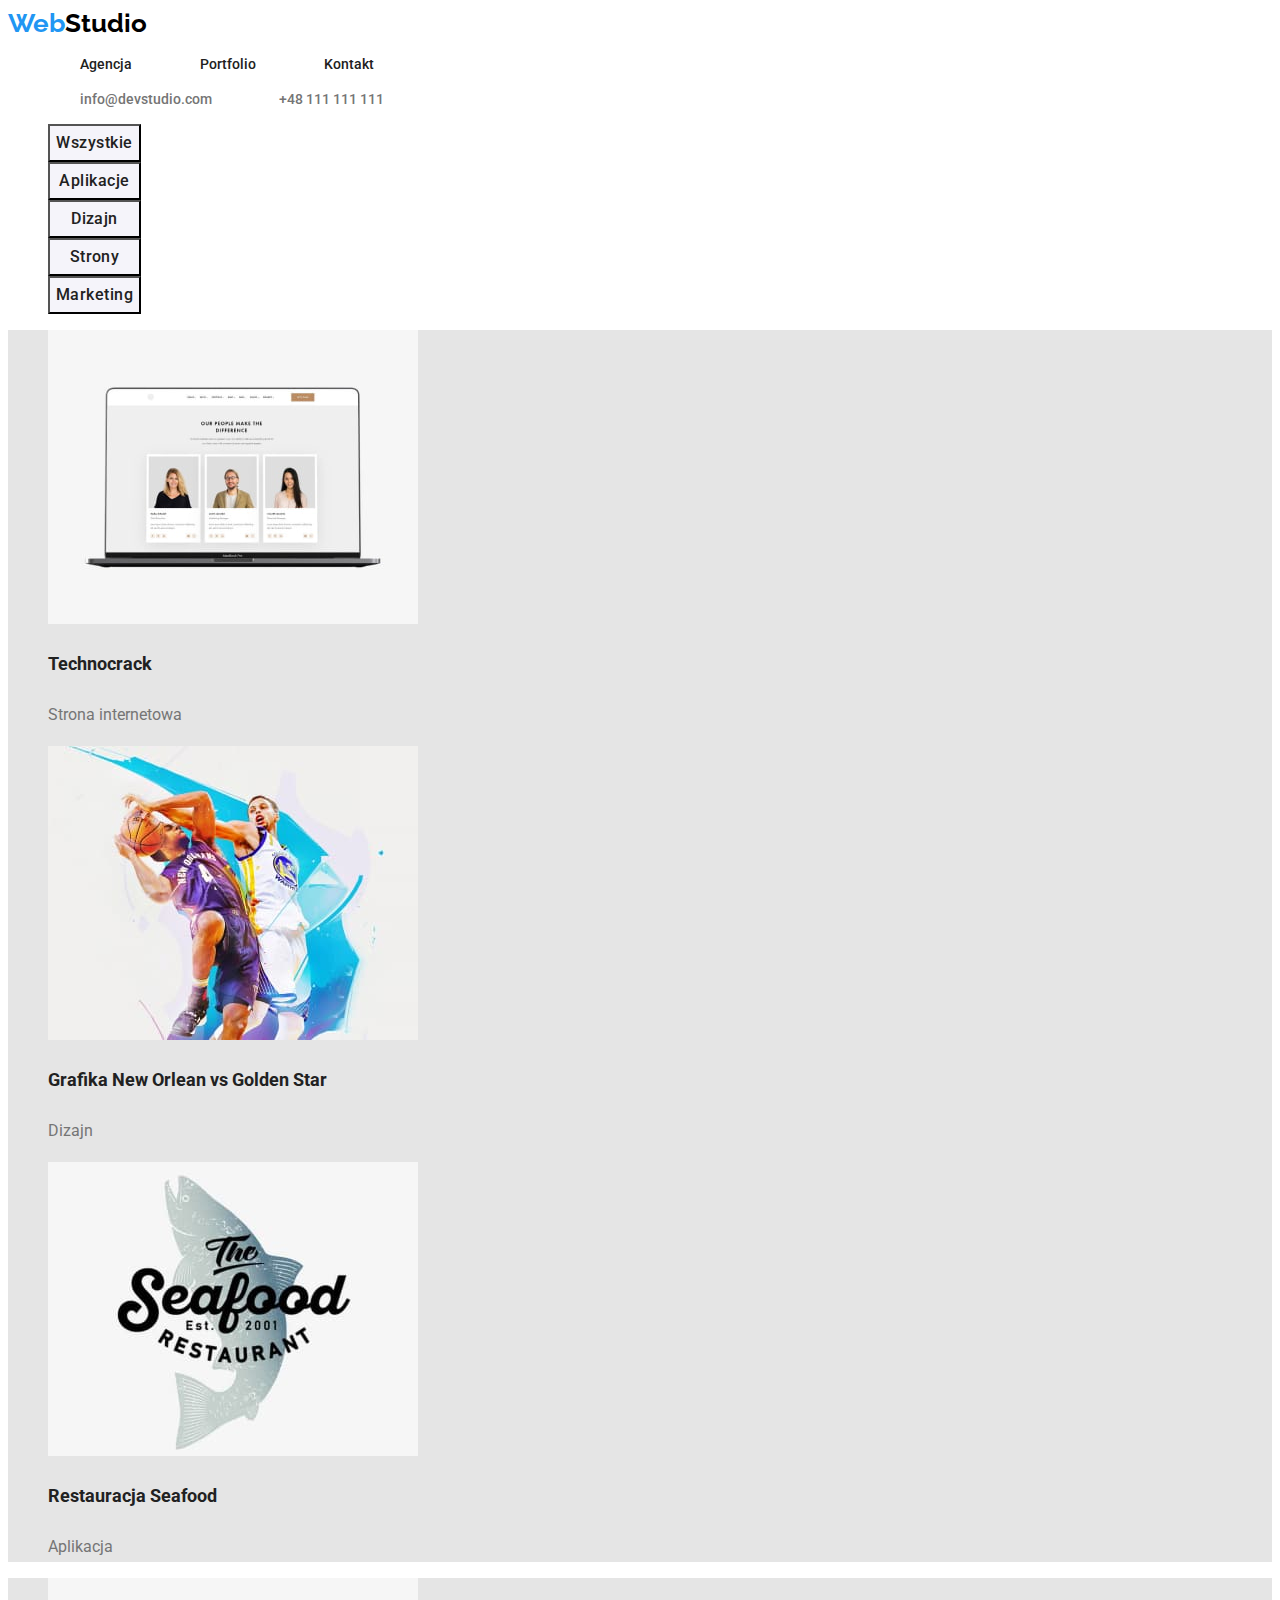
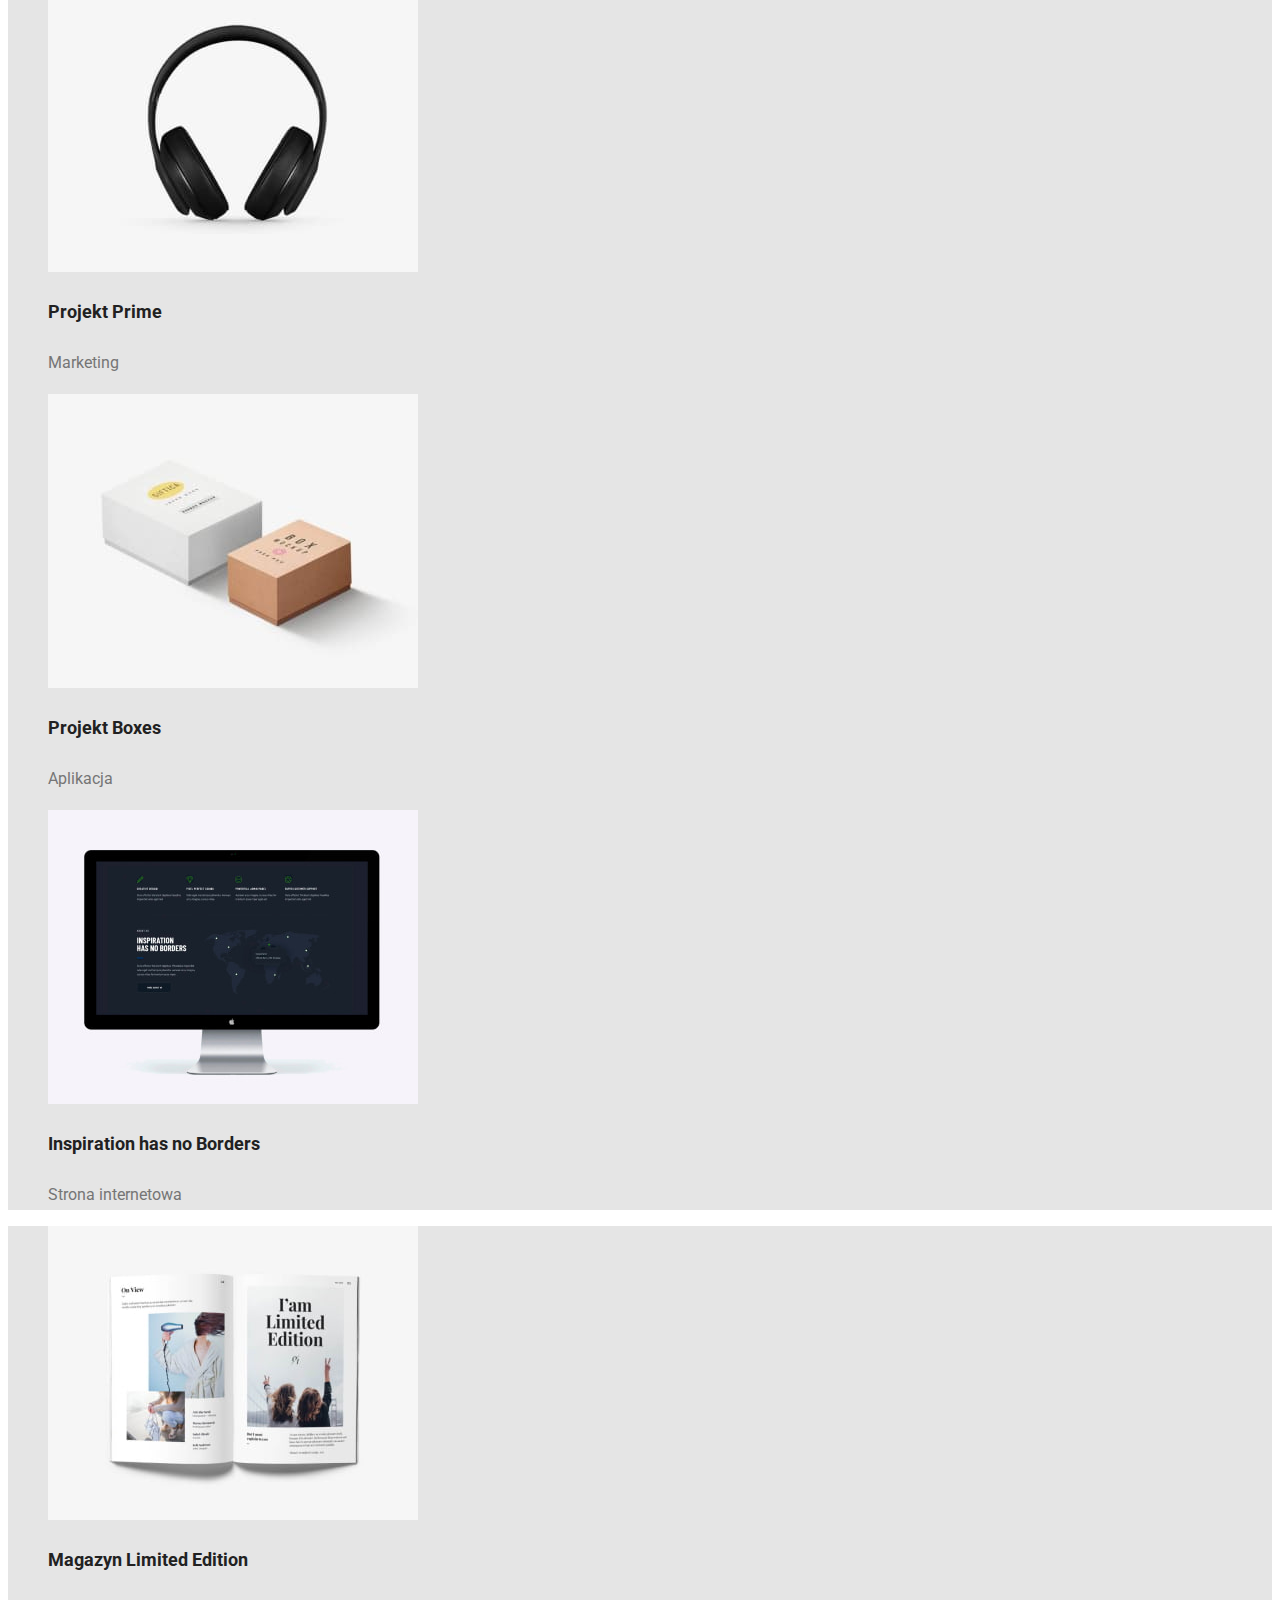
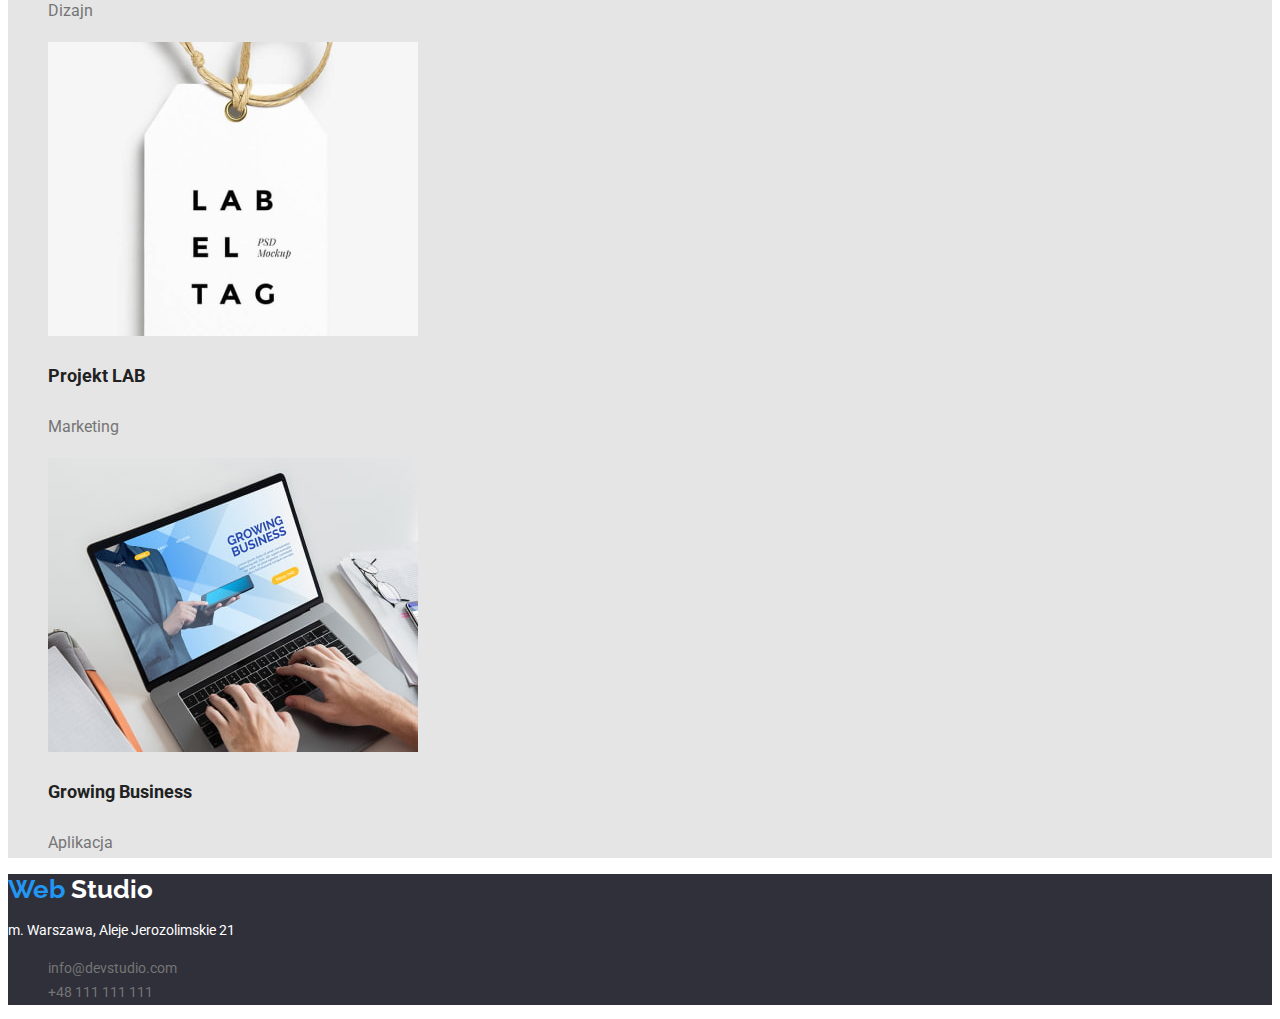
==== portfolio.html @ 8aa7c11d "update files" ====
<!DOCTYPE html>
<html lang="pl">
  <head>
    <meta charset="UTF-8">
    <meta http-equiv="X-UA-Compatible" content="IE=edge">
    <meta name="viewport" content="width=device-width, initial-scale=1.0">
    <title>Portfolio</title>
    <link rel="preconnect" href="https://fonts.googleapis.com">
    <link rel="preconnect" href="https://fonts.gstatic.com" crossorigin>
    <link
      href="https://fonts.googleapis.com/css2?family=Raleway:wght@700&family=Roboto:wght@400;500;700;900&display=swap"
      rel="stylesheet">
    <link rel="stylesheet" href="./css/styles.css">
  </head>
  <body>
    <header>
      <nav>
        <a class="webstudio" href="#"
          ><span class="logo-element">Web</span
          ><span class="logo-second-element">Studio</span></a
        >
        <ul class="header-links">
          <li><a class="link" href="/">Agencja</a></li>
          <li><a class="link" href="portfolio.html">Portfolio</a></li>
          <li><a class="link" href="/kontakt">Kontakt</a></li>
        </ul>
      </nav>
      <div class="header-links">
        <ul>
          <li>
            <a class="contacts-link" href="mailto:info@devstudio.com"
              >info@devstudio.com</a
            >
          </li>
          <li>
            <a class="contacts-link" href="tel:+48111111111">+48 111 111 111</a>
          </li>
        </ul>
      </div>
    </header>
    <main class="main-portfolio">
      <div>
        <ul>
          <li>
            <button class="button-portfolio" type="button">Wszystkie</button>
          </li>
          <li>
            <button class="button-portfolio" type="button">Aplikacje</button>
          </li>
          <li>
            <button class="button-portfolio" type="button">Dizajn</button>
          </li>
          <li>
            <button class="button-portfolio" type="button">Strony</button>
          </li>
          <li>
            <button class="button-portfolio" type="button">Marketing</button>
          </li>
        </ul>
      </div>
      <section>
        <div>
          <ul>
            <li>
              <img
                src="images/img8.jpg"
                alt="strona internetowa"
                width="370"
                height="294">
              <h3 lang="en">Technocrack</h3>
              <p>Strona internetowa</p>
            </li>
            <li>
              <img
                src="images/img9.jpg"
                alt="dizajn"
                width="370"
                height="294">
              <h3>Grafika New Orlean vs Golden Star</h3>
              <p>Dizajn</p>
            </li>
            <li>
              <img
                src="images/img10.jpg"
                alt="aplikacja"
                width="370"
                height="294">
              <h3>Restauracja Seafood</h3>
              <p>Aplikacja</p>
            </li>
          </ul>
        </div>
      </section>
      <section>
        <div>
          <ul>
            <li>
              <img
                src="images/img11.jpg"
                alt="słuchawki"
                width="370"
                height="294">
              <h3>Projekt Prime</h3>
              <p>Marketing</p>
            </li>
            <li>
              <img
                src="images/img12.jpg"
                alt="pudełka"
                width="370"
                height="294">
              <h3 lang="en">Projekt Boxes</h3>
              <p>Aplikacja</p>
            </li>
            <li>
              <img
                src="images/img13.jpg"
                alt="monitor"
                width="370"
                height="294">
              <h3 lang="en">Inspiration has no Borders</h3>
              <p>Strona internetowa</p>
            </li>
          </ul>
        </div>
      </section>
      <section>
        <div>
          <ul>
            <li>
              <img
                src="images/img14.jpg"
                alt="magazyn"
                width="370"
                height="294">
              <h3>Magazyn Limited Edition</h3>
              <p>Dizajn</p>
            </li>
            <li>
              <img
                src="images/img15.jpg"
                alt="etykieta"
                width="370"
                height="294">
              <h3>Projekt LAB</h3>
              <p>Marketing</p>
            </li>
            <li>
              <img
                src="images/img16.jpg"
                alt="laptop"
                width="370"
                height="294">
              <h3 lang="en">Growing Business</h3>
              <p>Aplikacja</p>
            </li>
          </ul>
        </div>
      </section>
    </main>
    <footer>
      <a class="webstudio" href="#"
        ><span class="logo-element">Web</span>
        <span class="logo-footer">Studio</span></a
      >
      <address>
        <p>m. Warszawa, Aleje Jerozolimskie 21</p>
        <ul>
          <li>
            <a class="contacts-link" href="mailto:info@devstudio.com"
              >info@devstudio.com</a
            >
          </li>
          <li>
            <a class="contacts-link" href="tel:+48111111111">+48 111 111 111</a>
          </li>
        </ul>
      </address>
    </footer>
  </body>
</html>
---- css/styles.css ----
:root{
  --background-color-haeder:rgba(255, 255, 255, 1);
  --second-brand-color:rgba(47, 48, 58, 1);
  --list-font-color:rgba(117, 117, 117, 1);
}
body {
  font-family: "Roboto", sans-serif, "Raleway", sans-serif;
  color:rgba(33, 33, 33, 1);
}
/* header */
header {
  background-color:var(--background-color-haeder);
}
.webstudio {
  font-family: "Raleway", sans-serif;
  font-weight: 700;
  font-size: 26px;
  line-height: 1.17;
  text-decoration: none;
  cursor: auto;
  margin-top: 24px;
  margin-bottom:25px;
}
.logo-element {
  color: #2196f3;
}
.header-links li {
  font-weight: 500;
  font-size: 14px;
  line-height: 1.17;
  margin-top: 32px;
  margin:32px;
}
.link {
  color: rgba(33, 33, 33, 1);
  text-decoration: none;
}
.link:active,
.link:hover,
.link:focus {
  color: rgba(33, 150, 243, 1);
}
.contacts-link {
  color: var(--list-font-color);
  text-decoration: none;
}
.contacts-link:active,
.contacts-link:hover,
.contacts-link:focus {
  color: rgba(33, 150, 243, 1);
}
.logo-second-element {
  color: rgba(0, 0, 0, 1);
}
/* main */
.first-section {
  background-color: #2f303a;
}

h1 {
  color: #ffffff;
  text-align: center;
  font-size: 44px;
  line-height: 1.36;
  font-weight: 900;
}
button {
  font-family: inherit;
  background-color: rgba(33, 150, 243, 1);
  width: 200px;
  height: 50px;
  color: rgba(255, 255, 255, 1);
  font-weight: 700;
  font-size: 16px;
  line-height: 1.87;
  letter-spacing: 0.06em;
  text-align: center;
  cursor: pointer;
}

.button:active,
.button:hover,
.button:focus {
  background-color: rgb(16, 234, 250);
}
/* sections */
h2 {
  font-size: 36px;
  line-height: 1.17;
  text-align: center;
}
.second-section {
  background-color: #ffffff;
}
.second-section h3 {
  font-size: 14px;
  line-height: 1.17;
}
.second-section-paragraph {
  color: var(--list-font-color);
  font-size: 14px;
  line-height: 1.71;
}
.third-section {
  background-color: #f5f4fa;
}
.third-section h3 {
  font-weight: 500;
  font-size: 16px;
  line-height: 1.17;
}
.position-description {
  color: var(--list-font-color);
  font-size: 16px;
  line-height: 1.17;
}
footer {
  background-color:var(--second-brand-color);
}
.logo-footer {
  color: #ffffff;
}
address {
  font-size: 14px;
  line-height: 1.71;
  font-style: normal;
}
address > p {
  color: #ffffff;
  font-weight: 400;
  font-size: 14px;
  line-height: 1.71;
}
.contacts {
  color: rgba(255, 255, 255, 0.6);
  text-decoration: none;
}
ul {
  list-style-type: none;
}
.footer-portfolio {
  text-decoration-line: underline;
  color: var(--list-font-color);
}
.button-portfolio {
  color: rgba(33, 33, 33, 1);
  font-weight: 500;
  font-size: 16px;
  line-height: 1.625;
  letter-spacing: 0.03em;
  text-align: center;
  background-color: rgba(245, 244, 250, 1);
  width: 93px;
  height: 38px;
}
.button-portfolio:active,
.button-portfolio:focus,
.button-portfolio:hover {
  background-color: rgba(33, 150, 243, 1);
  color: rgba(255, 255, 255, 1);
}
.main-portfolio h3 {
  font-size: 18px;
  line-height: 2;
}
.main-portfolio p {
  color: var(--list-font-color);
  font-size: 16px;
  line-height: 1.875;
}
.main-portfolio section {
  background-color: #e5e5e5;
}
a:not(.webstudio){
  cursor:pointer;
}
.container{
  max-width: 1200px;
  padding: 0 15px;
}
header li{
  display: inline;
} 
/* * {
  box-sizing:content-box
} */
.flex-list {
  display: flex;
  flex-direction: row;
  flex-wrap: wrap;
  align-content: center;
  justify-content: space-between;
  align-items: center;
  /* margin-left: 215px;
  margin-right: 227px;
  flex-basis: ; */
}
.second-section main{
  display: flex;
  flex-direction: row;
  flex-wrap: wrap;
  align-content: center;
  justify-content: space-between;
}
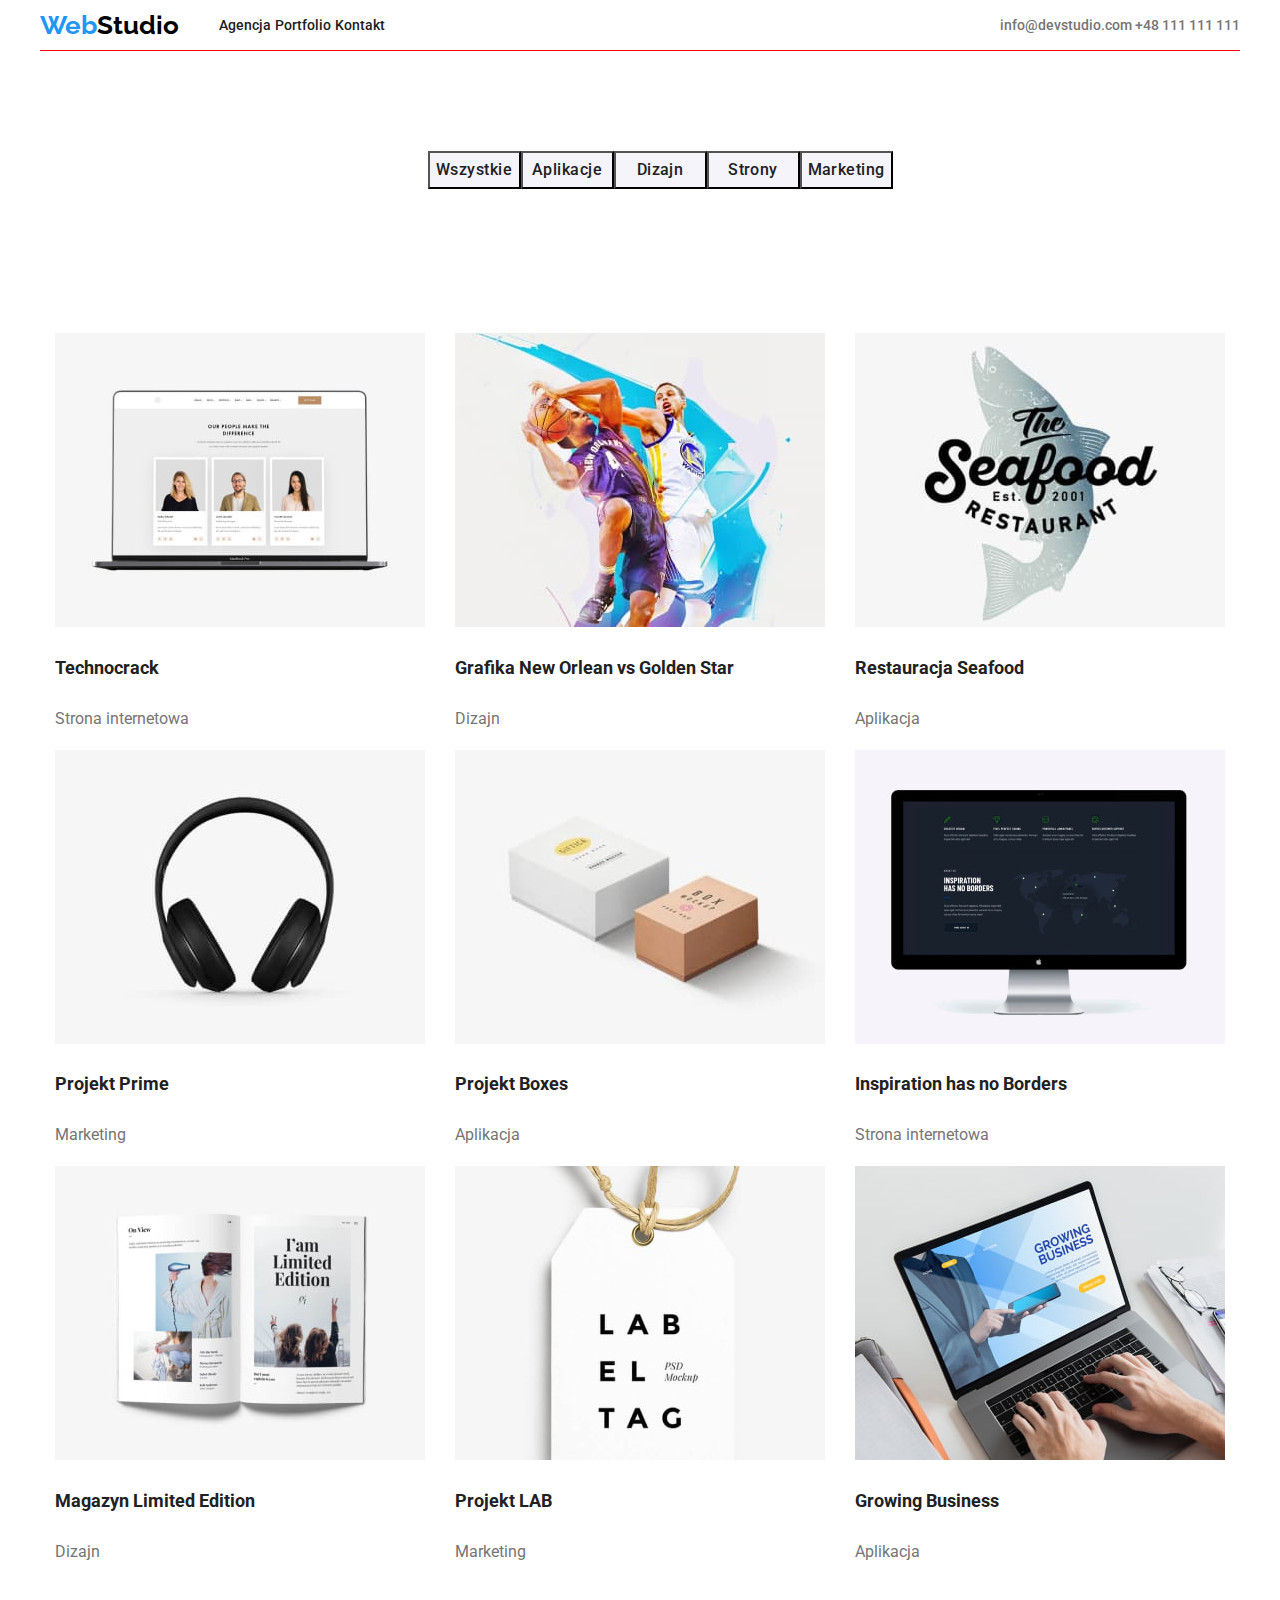
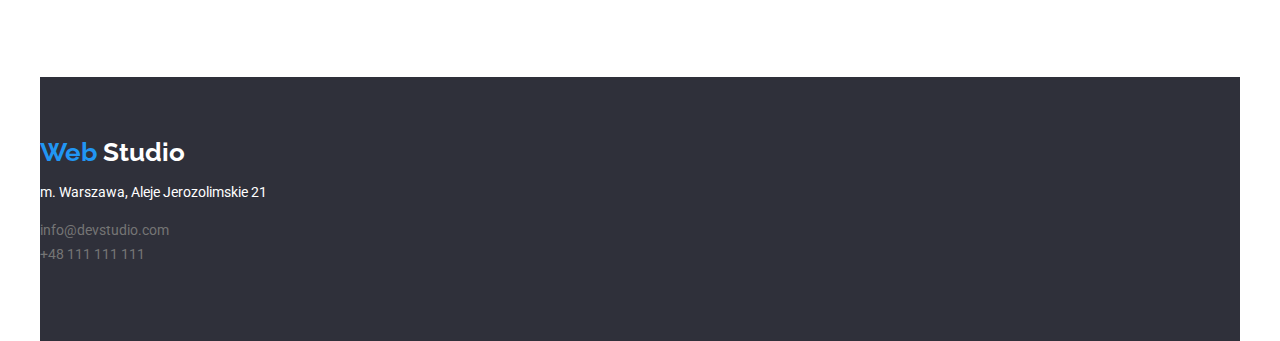
==== commit d05c867b: "update4" ====
--- a/portfolio.html
+++ b/portfolio.html
@@ -10,11 +10,15 @@
     <link
       href="https://fonts.googleapis.com/css2?family=Raleway:wght@700&family=Roboto:wght@400;500;700;900&display=swap"
       rel="stylesheet">
+    <link
+      rel="stylesheet"
+      href="https://cdnjs.cloudflare.com/ajax/libs/modern-normalize/1.0.0/modern-normalize.min.css"
+    /> 
     <link rel="stylesheet" href="./css/styles.css">
   </head>
-  <body>
-    <header>
-      <nav>
+  <body class="container">
+    <header class="header-container container">
+      <nav class="flex-list">
         <a class="webstudio" href="#"
           ><span class="logo-element">Web</span
           ><span class="logo-second-element">Studio</span></a
@@ -26,7 +30,7 @@
         </ul>
       </nav>
       <div class="header-links">
-        <ul>
+        <ul class="flex-list">
           <li>
             <a class="contacts-link" href="mailto:info@devstudio.com"
               >info@devstudio.com</a
@@ -38,9 +42,9 @@
         </ul>
       </div>
     </header>
-    <main class="main-portfolio">
+    <main class="main-portfolio container">
       <div>
-        <ul>
+        <ul class="button-links">
           <li>
             <button class="button-portfolio" type="button">Wszystkie</button>
           </li>
@@ -58,124 +62,126 @@
           </li>
         </ul>
       </div>
-      <section>
-        <div>
-          <ul>
+      <section class="container portfolio section">
+        <!-- <div> -->
+          <ul class="portfolio-images">
             <li>
-              <img
+              <div class="photo-block-portfolio"><img
                 src="images/img8.jpg"
                 alt="strona internetowa"
                 width="370"
                 height="294">
               <h3 lang="en">Technocrack</h3>
-              <p>Strona internetowa</p>
+              <p>Strona internetowa</p></div>
             </li>
             <li>
-              <img
+              <div class="photo-block-portfolio"><img
                 src="images/img9.jpg"
                 alt="dizajn"
                 width="370"
                 height="294">
               <h3>Grafika New Orlean vs Golden Star</h3>
-              <p>Dizajn</p>
+              <p>Dizajn</p></div>
             </li>
             <li>
-              <img
+              <div class="photo-block-portfolio"><img
                 src="images/img10.jpg"
                 alt="aplikacja"
                 width="370"
                 height="294">
               <h3>Restauracja Seafood</h3>
-              <p>Aplikacja</p>
+              <p>Aplikacja</p></div>
             </li>
           </ul>
-        </div>
-      </section>
-      <section>
-        <div>
-          <ul>
+        <!-- </div> -->
+      <!-- </section> -->
+      <!-- <section> -->
+        <!-- <div> -->
+          <ul class="portfolio-images">
             <li>
-              <img
+              <div class="photo-block-portfolio"><img
                 src="images/img11.jpg"
                 alt="słuchawki"
                 width="370"
                 height="294">
               <h3>Projekt Prime</h3>
-              <p>Marketing</p>
+              <p>Marketing</p></div>
             </li>
             <li>
-              <img
+              <div class="photo-block-portfolio"><img
                 src="images/img12.jpg"
                 alt="pudełka"
                 width="370"
                 height="294">
               <h3 lang="en">Projekt Boxes</h3>
-              <p>Aplikacja</p>
+              <p>Aplikacja</p></div>
             </li>
             <li>
-              <img
+              <div class="photo-block-portfolio"><img
                 src="images/img13.jpg"
                 alt="monitor"
                 width="370"
                 height="294">
               <h3 lang="en">Inspiration has no Borders</h3>
-              <p>Strona internetowa</p>
+              <p>Strona internetowa</p></div>
             </li>
           </ul>
-        </div>
-      </section>
-      <section>
-        <div>
-          <ul>
+        <!-- </div> -->
+      <!-- </section> -->
+      <!-- <section> -->
+        <!-- <div> -->
+          <ul class="portfolio-images">
             <li>
-              <img
+              <div class="photo-block-portfolio"><img
                 src="images/img14.jpg"
                 alt="magazyn"
                 width="370"
                 height="294">
               <h3>Magazyn Limited Edition</h3>
-              <p>Dizajn</p>
+              <p>Dizajn</p></div>
             </li>
             <li>
-              <img
+              <div class="photo-block-portfolio"><img
                 src="images/img15.jpg"
                 alt="etykieta"
                 width="370"
                 height="294">
               <h3>Projekt LAB</h3>
-              <p>Marketing</p>
+              <p>Marketing</p></div>
             </li>
             <li>
-              <img
+              <div class="photo-block-portfolio"><img
                 src="images/img16.jpg"
                 alt="laptop"
                 width="370"
                 height="294">
               <h3 lang="en">Growing Business</h3>
-              <p>Aplikacja</p>
+              <p>Aplikacja</p></div>
             </li>
           </ul>
-        </div>
+        <!-- </div> -->
       </section>
     </main>
-    <footer>
-      <a class="webstudio" href="#"
-        ><span class="logo-element">Web</span>
-        <span class="logo-footer">Studio</span></a
-      >
-      <address>
-        <p>m. Warszawa, Aleje Jerozolimskie 21</p>
-        <ul>
-          <li>
-            <a class="contacts-link" href="mailto:info@devstudio.com"
+    <footer class="container">
+      <div class="footer-elements">
+        <a class="webstudio" href="#">
+          <span class="logo-element">Web</span>
+          <span class="logo-footer">Studio</span></a
+          >
+        <address>
+          <p>m. Warszawa, Aleje Jerozolimskie 21</p>
+          <ul class="footer-list">
+            <li>
+              <a class="contacts-link" href="mailto:info@devstudio.com"
               >info@devstudio.com</a
             >
-          </li>
-          <li>
-            <a class="contacts-link" href="tel:+48111111111">+48 111 111 111</a>
-          </li>
-        </ul>
-      </address>
+            </li>
+            <li>
+              <a class="contacts-link" href="tel:+48111111111">+48 111 111 111</a>
+            </li>
+          </ul>
+        </address>
+      </div>
     </footer>
   </body>
 </html>
--- a/css/styles.css
+++ b/css/styles.css
@@ -3,6 +3,15 @@
   --second-brand-color:rgba(47, 48, 58, 1);
   --list-font-color:rgba(117, 117, 117, 1);
 }
+* {
+  box-sizing: border-box;
+}
+.container{
+  max-width: 1200px;
+  padding: 0;
+  margin:0 auto;
+  width: 100%;
+}
 body {
   font-family: "Roboto", sans-serif, "Raleway", sans-serif;
   color:rgba(33, 33, 33, 1);
@@ -18,8 +27,8 @@
   line-height: 1.17;
   text-decoration: none;
   cursor: auto;
-  margin-top: 24px;
-  margin-bottom:25px;
+  margin: auto;
+  padding:auto;
 }
 .logo-element {
   color: #2196f3;
@@ -28,8 +37,8 @@
   font-weight: 500;
   font-size: 14px;
   line-height: 1.17;
-  margin-top: 32px;
-  margin:32px;
+  margin:auto;
+  padding: auto;
 }
 .link {
   color: rgba(33, 33, 33, 1);
@@ -37,7 +46,7 @@
 }
 .link:active,
 .link:hover,
-.link:focus {
+.link:focus {first-sec
   color: rgba(33, 150, 243, 1);
 }
 .contacts-link {
@@ -55,6 +64,9 @@
 /* main */
 .first-section {
   background-color: #2f303a;
+  height: 600px;
+  position: relative;
+  padding: 0;
 }
 
 h1 {
@@ -63,6 +75,7 @@
   font-size: 44px;
   line-height: 1.36;
   font-weight: 900;
+  /* padding:auto; */
 }
 button {
   font-family: inherit;
@@ -76,6 +89,7 @@
   letter-spacing: 0.06em;
   text-align: center;
   cursor: pointer;
+
 }
 
 .button:active,
@@ -88,9 +102,11 @@
   font-size: 36px;
   line-height: 1.17;
   text-align: center;
+  margin-bottom: 50px;
 }
 .second-section {
   background-color: #ffffff;
+  
 }
 .second-section h3 {
   font-size: 14px;
@@ -169,36 +185,138 @@
   line-height: 1.875;
 }
 .main-portfolio section {
-  background-color: #e5e5e5;
+  background-color: rgba(255, 255, 255, 1);
 }
 a:not(.webstudio){
   cursor:pointer;
 }
 .container{
   max-width: 1200px;
-  padding: 0 15px;
+  padding: 0;
+  margin:0 auto;
+  width: 100%;
 }
 header li{
   display: inline;
 } 
-/* * {
-  box-sizing:content-box
-} */
-.flex-list {
+* {
+  box-sizing: border-box;
+}
+.header-container {
   display: flex;
   flex-direction: row;
   flex-wrap: wrap;
   align-content: center;
+  justify-content:space-between;
+  align-items: center;
+  background-size:cover;
+}
+nav {
+  display: flex;
+}
+.list-item{
+  display: inline-block;
+  width:270px;
+  height:101px;
+  flex-basis:280px;
+}
+.second-section{
+  display:flex;
+  justify-content:space-between;
+  flex-direction:row;
+  justify-content:flex-start;
+}
+.second-section-paragraph{
+  margin-top:10px;
+  height:75px;
+  margin-right:10px;
+}
+.image-section-1{
+  display:flex;
+  flex-direction:row;
   justify-content: space-between;
+  align-content: center;
+  column-gap: 30px;
+  margin-top:50px;
+}
+.image-section-2{
+  display:flex;
+  flex-direction:row;
+  justify-content:space-between;
+  align-content: center;
+  column-gap:30px;
+  
+}
+.first-section {
+  position: relative;
+}
+
+.header-main{
+  display:inline-block;
+  max-width: 696px;
+  max-height: 120px;
+  margin-left:252px;
+  margin-right: 252px;
+  margin-top:200px;
+  margin-bottom:30px;
+
+}
+.button-container{
+  margin-top:30px;
+  display: flex;
+  justify-content: center;
   align-items: center;
-  /* margin-left: 215px;
-  margin-right: 227px;
-  flex-basis: ; */
-}
-.second-section main{
+}
+.image-main-page{
+  width:100%;
+} 
+.team-description{
+  padding-top:94px;
+}
+.photo-block{
+  background-color:rgba(255, 255, 255, 1);
+ text-align: center;
+ /* padding-bottom: 30px; */
+ margin-bottom: 94px;
+ padding-bottom: 30px;
+}
+.footer-elements{
+  padding-top:60px;
+  padding-bottom: 60px;
+  display:block;
+  
+}
+.footer-list{
+  padding-left:0;
+}
+.button-links{
+  display:flex;
+  flex-direction: row;
+  align-items:flex-start;
+  justify-content: center;
+  margin-top: 100px;
+  margin-bottom:50px;
+}
+.portfolio-images{
   display: flex;
+  flex-wrap:nowrap;
   flex-direction: row;
-  flex-wrap: wrap;
-  align-content: center;
-  justify-content: space-between;
-}
+  align-items: center;
+  justify-content: center;
+  gap:30px;
+  padding: 0;
+  width: 100%;
+  margin: auto;
+
+}
+.photo-block-portfolio{
+  background-color:rgba(255, 255, 255, 1);
+}
+header{
+  border-bottom:solid red 1px;
+}
+.section{
+  padding-top: 94px;
+  padding-bottom: 94px;
+}
+
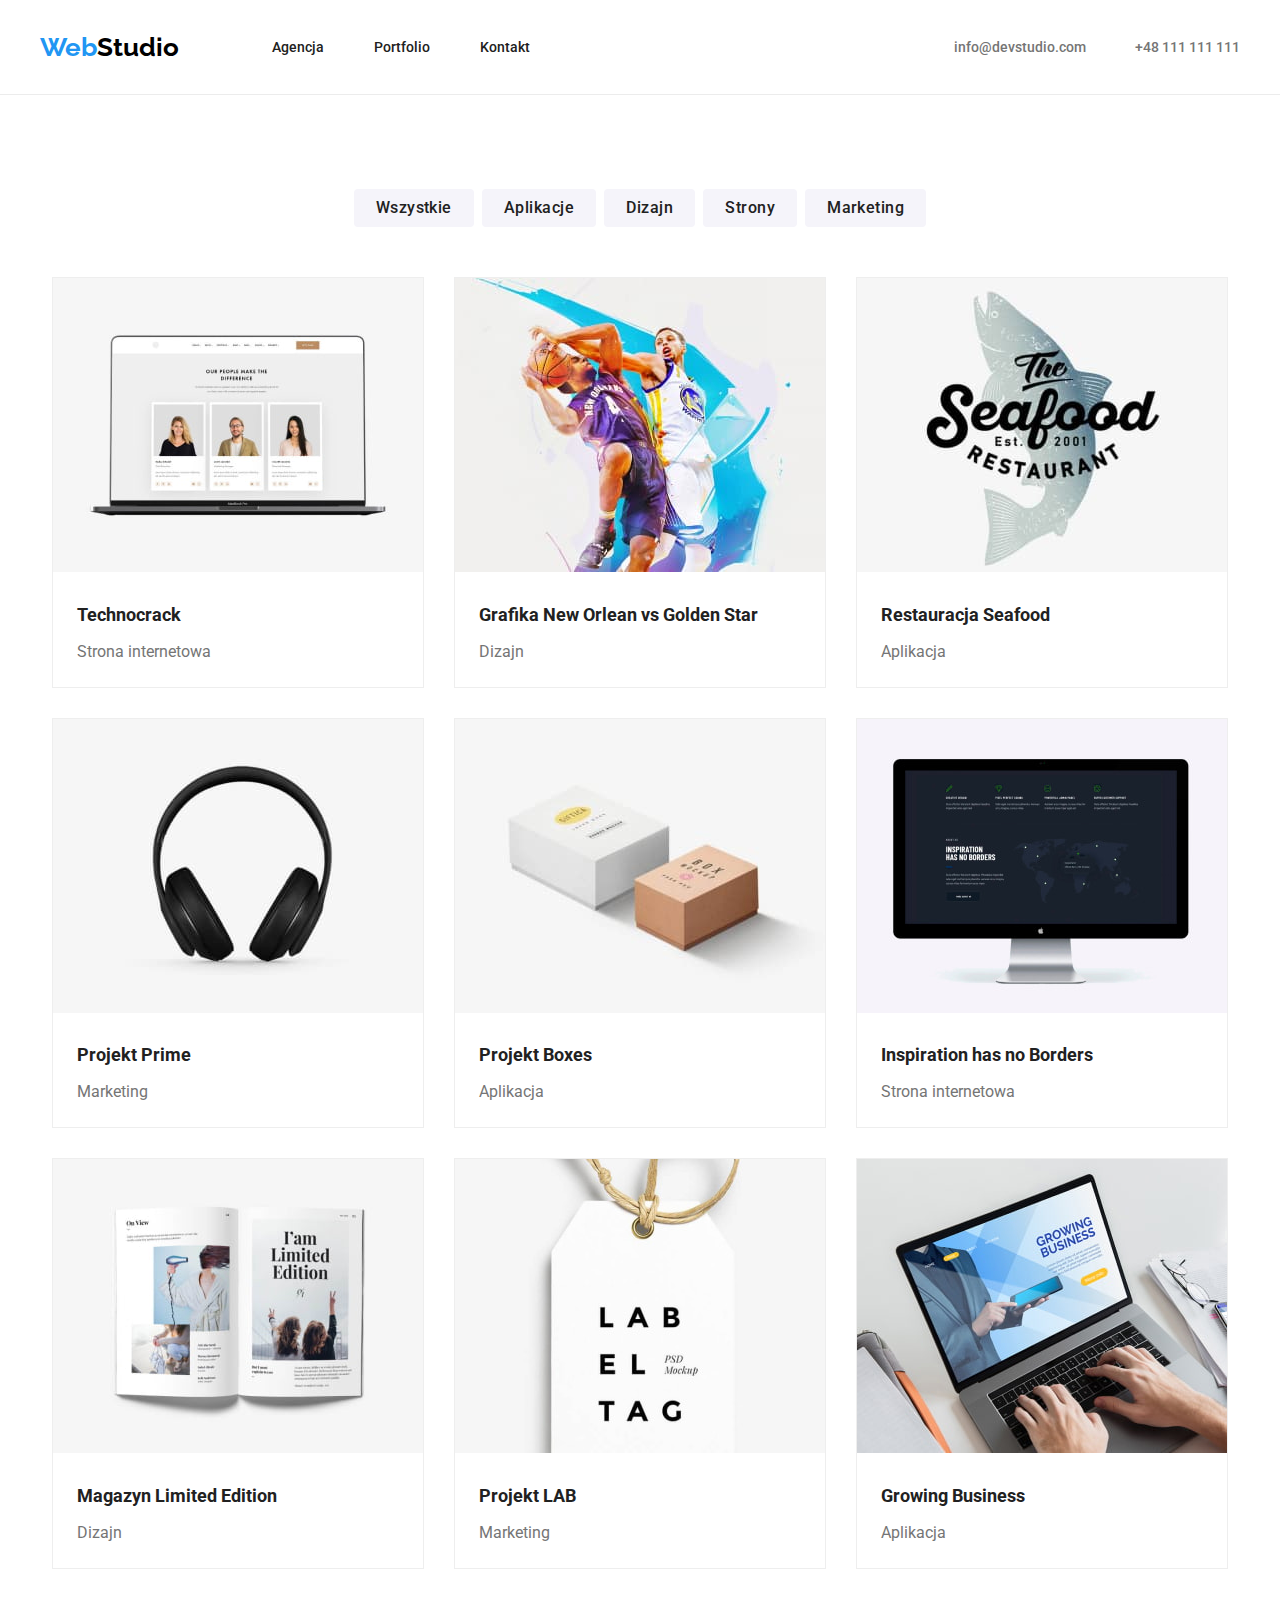
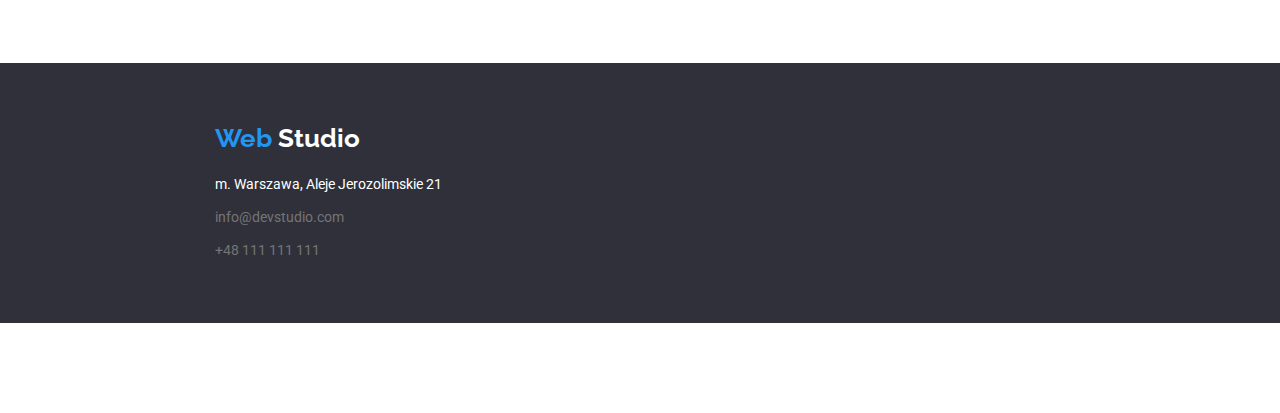
==== commit 3ce1d1b2: "last update" ====
--- a/portfolio.html
+++ b/portfolio.html
@@ -13,36 +13,37 @@
     <link
       rel="stylesheet"
       href="https://cdnjs.cloudflare.com/ajax/libs/modern-normalize/1.0.0/modern-normalize.min.css"
-    /> 
+    > 
     <link rel="stylesheet" href="./css/styles.css">
   </head>
-  <body class="container">
-    <header class="header-container container">
-      <nav class="flex-list">
-        <a class="webstudio" href="#"
-          ><span class="logo-element">Web</span
-          ><span class="logo-second-element">Studio</span></a
-        >
-        <ul class="header-links">
-          <li><a class="link" href="/">Agencja</a></li>
-          <li><a class="link" href="portfolio.html">Portfolio</a></li>
-          <li><a class="link" href="/kontakt">Kontakt</a></li>
-        </ul>
-      </nav>
-      <div class="header-links">
-        <ul class="flex-list">
-          <li>
-            <a class="contacts-link" href="mailto:info@devstudio.com"
-              >info@devstudio.com</a
-            >
-          </li>
-          <li>
-            <a class="contacts-link" href="tel:+48111111111">+48 111 111 111</a>
-          </li>
-        </ul>
+  <body>
+    <header>
+      <div class="container header-container">
+        <nav>
+          <div class="logo"><a class="webstudio" href="#"
+          ><span class="logo-element ">Web</span
+          ><span class="logo-second-element">Studio</span></a> 
+          </div>
+          <ul class="header-links">
+            <li><a class="link" href="/">Agencja</a></li>
+            <li><a class="link" href="portfolio.html">Portfolio</a></li>
+            <li><a class="link" href="/kontakt">Kontakt</a></li>
+          </ul>
+        </nav>
+        <div class="header-links address-list">
+          <ul class="flex-list">
+            <li>
+              <a class="contacts-link" href="mailto:info@devstudio.com"
+              >info@devstudio.com</a>
+            </li>
+            <li>
+              <a class="contacts-link" href="tel:+48111111111">+48 111 111 111</a>
+            </li>
+          </ul>
+        </div>
       </div>
     </header>
-    <main class="main-portfolio container">
+    <main class="main-portfolio">
       <div>
         <ul class="button-links">
           <li>
@@ -62,125 +63,114 @@
           </li>
         </ul>
       </div>
-      <section class="container portfolio section">
-        <!-- <div> -->
-          <ul class="portfolio-images">
-            <li>
-              <div class="photo-block-portfolio"><img
+      <section class="portfolio section">
+          <ul class="portfolio-images container">
+              <li class="item">
+                <div class="photo-block-portfolio"><img
                 src="images/img8.jpg"
                 alt="strona internetowa"
                 width="370"
                 height="294">
-              <h3 lang="en">Technocrack</h3>
-              <p>Strona internetowa</p></div>
-            </li>
-            <li>
-              <div class="photo-block-portfolio"><img
+                <h3 lang="en">Technocrack</h3>
+                <p>Strona internetowa</p></div>
+              </li>
+              <li class="item">
+                <div class="photo-block-portfolio"><img
                 src="images/img9.jpg"
                 alt="dizajn"
                 width="370"
                 height="294">
-              <h3>Grafika New Orlean vs Golden Star</h3>
-              <p>Dizajn</p></div>
-            </li>
-            <li>
-              <div class="photo-block-portfolio"><img
+                <h3>Grafika New Orlean vs Golden Star</h3>
+                <p>Dizajn</p></div>
+              </li>
+              <li class="item">
+                <div class="photo-block-portfolio"><img
                 src="images/img10.jpg"
                 alt="aplikacja"
                 width="370"
                 height="294">
-              <h3>Restauracja Seafood</h3>
-              <p>Aplikacja</p></div>
-            </li>
-          </ul>
-        <!-- </div> -->
-      <!-- </section> -->
-      <!-- <section> -->
-        <!-- <div> -->
-          <ul class="portfolio-images">
-            <li>
-              <div class="photo-block-portfolio"><img
+                <h3>Restauracja Seafood</h3>
+                <p>Aplikacja</p></div>
+              </li>
+              <li class="item">
+                <div class="photo-block-portfolio"><img
                 src="images/img11.jpg"
                 alt="słuchawki"
                 width="370"
                 height="294">
-              <h3>Projekt Prime</h3>
-              <p>Marketing</p></div>
-            </li>
-            <li>
-              <div class="photo-block-portfolio"><img
+                <h3>Projekt Prime</h3>
+                <p>Marketing</p></div>
+              </li>
+              <li class="item">
+                <div class="photo-block-portfolio"><img
                 src="images/img12.jpg"
                 alt="pudełka"
                 width="370"
                 height="294">
-              <h3 lang="en">Projekt Boxes</h3>
-              <p>Aplikacja</p></div>
-            </li>
-            <li>
-              <div class="photo-block-portfolio"><img
+                <h3 lang="en">Projekt Boxes</h3>
+                <p>Aplikacja</p></div>
+              </li>
+              <li class="item">
+                <div class="photo-block-portfolio"><img
                 src="images/img13.jpg"
                 alt="monitor"
                 width="370"
                 height="294">
-              <h3 lang="en">Inspiration has no Borders</h3>
-              <p>Strona internetowa</p></div>
-            </li>
-          </ul>
-        <!-- </div> -->
-      <!-- </section> -->
-      <!-- <section> -->
-        <!-- <div> -->
-          <ul class="portfolio-images">
-            <li>
-              <div class="photo-block-portfolio"><img
+                <h3 lang="en">Inspiration has no Borders</h3>
+                <p>Strona internetowa</p></div>
+              </li>
+              <li class="item">
+                <div class="photo-block-portfolio"><img
                 src="images/img14.jpg"
                 alt="magazyn"
                 width="370"
                 height="294">
-              <h3>Magazyn Limited Edition</h3>
-              <p>Dizajn</p></div>
-            </li>
-            <li>
-              <div class="photo-block-portfolio"><img
+                <h3>Magazyn Limited Edition</h3>
+                <p>Dizajn</p></div>
+              </li>
+              <li class="item">
+                <div class="photo-block-portfolio"><img
                 src="images/img15.jpg"
                 alt="etykieta"
                 width="370"
                 height="294">
-              <h3>Projekt LAB</h3>
-              <p>Marketing</p></div>
-            </li>
-            <li>
-              <div class="photo-block-portfolio"><img
+                <h3>Projekt LAB</h3>
+                <p>Marketing</p></div>
+              </li>
+              <li class="item">
+                <div class="photo-block-portfolio"><img
                 src="images/img16.jpg"
                 alt="laptop"
                 width="370"
                 height="294">
-              <h3 lang="en">Growing Business</h3>
-              <p>Aplikacja</p></div>
-            </li>
+                <h3 lang="en">Growing Business</h3>
+                <p>Aplikacja</p></div>
+              </li>
           </ul>
-        <!-- </div> -->
       </section>
     </main>
-    <footer class="container">
+    <footer>
       <div class="footer-elements">
-        <a class="webstudio" href="#">
-          <span class="logo-element">Web</span>
-          <span class="logo-footer">Studio</span></a
-          >
-        <address>
-          <p>m. Warszawa, Aleje Jerozolimskie 21</p>
-          <ul class="footer-list">
-            <li>
-              <a class="contacts-link" href="mailto:info@devstudio.com"
-              >info@devstudio.com</a
+        <div class="logo logo-footer-style">
+          <a class="webstudio" href="#">
+            <span class="logo-element">Web</span>
+            <span class="logo-footer">Studio</span></a
             >
-            </li>
-            <li>
-              <a class="contacts-link" href="tel:+48111111111">+48 111 111 111</a>
-            </li>
-          </ul>
-        </address>
+        </div>
+        <div class="footer-address">
+          <address>
+            <p class="address-footer">m. Warszawa, Aleje Jerozolimskie 21</p>
+            <ul class="footer-list">
+                <li class="link-first"><a class="contacts-link" href="mailto:info@devstudio.com"
+                >info@devstudio.com</a
+                >
+                </li>
+              <li>
+                <div ><a class="contacts-link" href="tel:+48111111111">+48 111 111 111</a></div>
+              </li>
+            </ul>
+          </address>
+        </div>
       </div>
     </footer>
   </body>
--- a/css/styles.css
+++ b/css/styles.css
@@ -5,10 +5,12 @@
 }
 * {
   box-sizing: border-box;
+  margin: 0;
+  padding: 0;
 }
 .container{
   max-width: 1200px;
-  padding: 0;
+  padding: 0 15px;
   margin:0 auto;
   width: 100%;
 }
@@ -19,7 +21,10 @@
 /* header */
 header {
   background-color:var(--background-color-haeder);
-}
+  padding-top: 32px;
+  padding-bottom:32px;
+}
+ 
 .webstudio {
   font-family: "Raleway", sans-serif;
   font-weight: 700;
@@ -27,8 +32,10 @@
   line-height: 1.17;
   text-decoration: none;
   cursor: auto;
-  margin: auto;
-  padding:auto;
+  cursor:none;
+}
+.logo{
+  margin:auto;
 }
 .logo-element {
   color: #2196f3;
@@ -38,7 +45,8 @@
   font-size: 14px;
   line-height: 1.17;
   margin:auto;
-  padding: auto;
+  /* margin:auto;
+  padding: auto; */
 }
 .link {
   color: rgba(33, 33, 33, 1);
@@ -46,7 +54,7 @@
 }
 .link:active,
 .link:hover,
-.link:focus {first-sec
+.link:focus {
   color: rgba(33, 150, 243, 1);
 }
 .contacts-link {
@@ -64,9 +72,6 @@
 /* main */
 .first-section {
   background-color: #2f303a;
-  height: 600px;
-  position: relative;
-  padding: 0;
 }
 
 h1 {
@@ -75,13 +80,11 @@
   font-size: 44px;
   line-height: 1.36;
   font-weight: 900;
-  /* padding:auto; */
-}
-button {
+  padding-top:200px;
+}
+.button {
   font-family: inherit;
   background-color: rgba(33, 150, 243, 1);
-  width: 200px;
-  height: 50px;
   color: rgba(255, 255, 255, 1);
   font-weight: 700;
   font-size: 16px;
@@ -89,7 +92,13 @@
   letter-spacing: 0.06em;
   text-align: center;
   cursor: pointer;
-
+  padding-top:10px;
+  padding-bottom:10px;
+  padding-left: 42px;
+  padding-right:41px;
+  border-style:none;
+  border-radius: 4px;
+  margin-bottom:200px;
 }
 
 .button:active,
@@ -106,7 +115,7 @@
 }
 .second-section {
   background-color: #ffffff;
-  
+  padding-top:94px;
 }
 .second-section h3 {
   font-size: 14px;
@@ -166,8 +175,9 @@
   letter-spacing: 0.03em;
   text-align: center;
   background-color: rgba(245, 244, 250, 1);
-  width: 93px;
-  height: 38px;
+  padding:6px 22px 6px 22px;
+  border-style: none;
+  border-radius:4px;
 }
 .button-portfolio:active,
 .button-portfolio:focus,
@@ -190,6 +200,9 @@
 a:not(.webstudio){
   cursor:pointer;
 }
+/* .webstudio:hover{
+  color: rgba(33, 150, 243, 1);
+} */
 .container{
   max-width: 1200px;
   padding: 0;
@@ -205,20 +218,19 @@
 .header-container {
   display: flex;
   flex-direction: row;
-  flex-wrap: wrap;
+  flex-wrap:nowrap;
   align-content: center;
   justify-content:space-between;
-  align-items: center;
+  align-items:center;
   background-size:cover;
 }
 nav {
   display: flex;
-}
-.list-item{
-  display: inline-block;
-  width:270px;
-  height:101px;
-  flex-basis:280px;
+  display: flex;
+  flex-direction: row;
+  flex-wrap:nowrap;
+  align-content: center;
+  align-items:center;
 }
 .second-section{
   display:flex;
@@ -228,8 +240,6 @@
 }
 .second-section-paragraph{
   margin-top:10px;
-  height:75px;
-  margin-right:10px;
 }
 .image-section-1{
   display:flex;
@@ -244,22 +254,17 @@
   flex-direction:row;
   justify-content:space-between;
   align-content: center;
-  column-gap:30px;
-  
-}
-.first-section {
-  position: relative;
-}
-
+  column-gap:10px;
+  padding-bottom:94px;
+}
+.team-descripton-section{
+  margin-bottom:94px; 
+  }
 .header-main{
-  display:inline-block;
   max-width: 696px;
-  max-height: 120px;
-  margin-left:252px;
-  margin-right: 252px;
-  margin-top:200px;
+  margin-left:auto;
+  margin-right:auto;
   margin-bottom:30px;
-
 }
 .button-container{
   margin-top:30px;
@@ -270,21 +275,20 @@
 .image-main-page{
   width:100%;
 } 
-.team-description{
-  padding-top:94px;
+.team-members{
+padding-top:94px;
 }
 .photo-block{
   background-color:rgba(255, 255, 255, 1);
  text-align: center;
- /* padding-bottom: 30px; */
- margin-bottom: 94px;
  padding-bottom: 30px;
 }
 .footer-elements{
   padding-top:60px;
   padding-bottom: 60px;
   display:block;
-  
+  margin-left: 215px;
+  margin-bottom:90px;
 }
 .footer-list{
   padding-left:0;
@@ -294,29 +298,62 @@
   flex-direction: row;
   align-items:flex-start;
   justify-content: center;
-  margin-top: 100px;
+  margin-top: 94px;
   margin-bottom:50px;
+  column-gap:8px;
 }
 .portfolio-images{
   display: flex;
-  flex-wrap:nowrap;
-  flex-direction: row;
+  flex-wrap:wrap;
   align-items: center;
   justify-content: center;
   gap:30px;
-  padding: 0;
-  width: 100%;
-  margin: auto;
-
+  padding-bottom:94px;
+ 
 }
 .photo-block-portfolio{
   background-color:rgba(255, 255, 255, 1);
 }
 header{
-  border-bottom:solid red 1px;
-}
-.section{
-  padding-top: 94px;
-  padding-bottom: 94px;
+  border-bottom:solid #ECECEC 1px;
+}
+.header-links li:nth-child(1){
+margin-left: 93px;
+}
+.header-links li:nth-child(2){
+  margin-left: 46px;
+}
+.header-links li:nth-child(3){
+  margin-left: 46px;
+}
+.adress-list li:nth-child(1){
+    margin-right: 50px;
+  }
+.text-columns{
+  display:flex;
+}
+.photo-block-portfolio h3{
+  margin-top:20px;
+  margin-left:24px;
+  margin-bottom:4px;
+}
+.photo-block-portfolio p{
+  margin-left:24px;
+  margin-bottom:20px;
+}
+.item li{
+  flex-basis: calc((100% - 60px) / 3);
+}
+.item{
+  border: solid #EEEEEE 1px;
 }
 
+.logo-footer-style{
+  margin-bottom:20px;
+}
+.address-footer{
+  margin-bottom:9px;
+}
+.link-first{
+  margin-bottom: 9px;
+}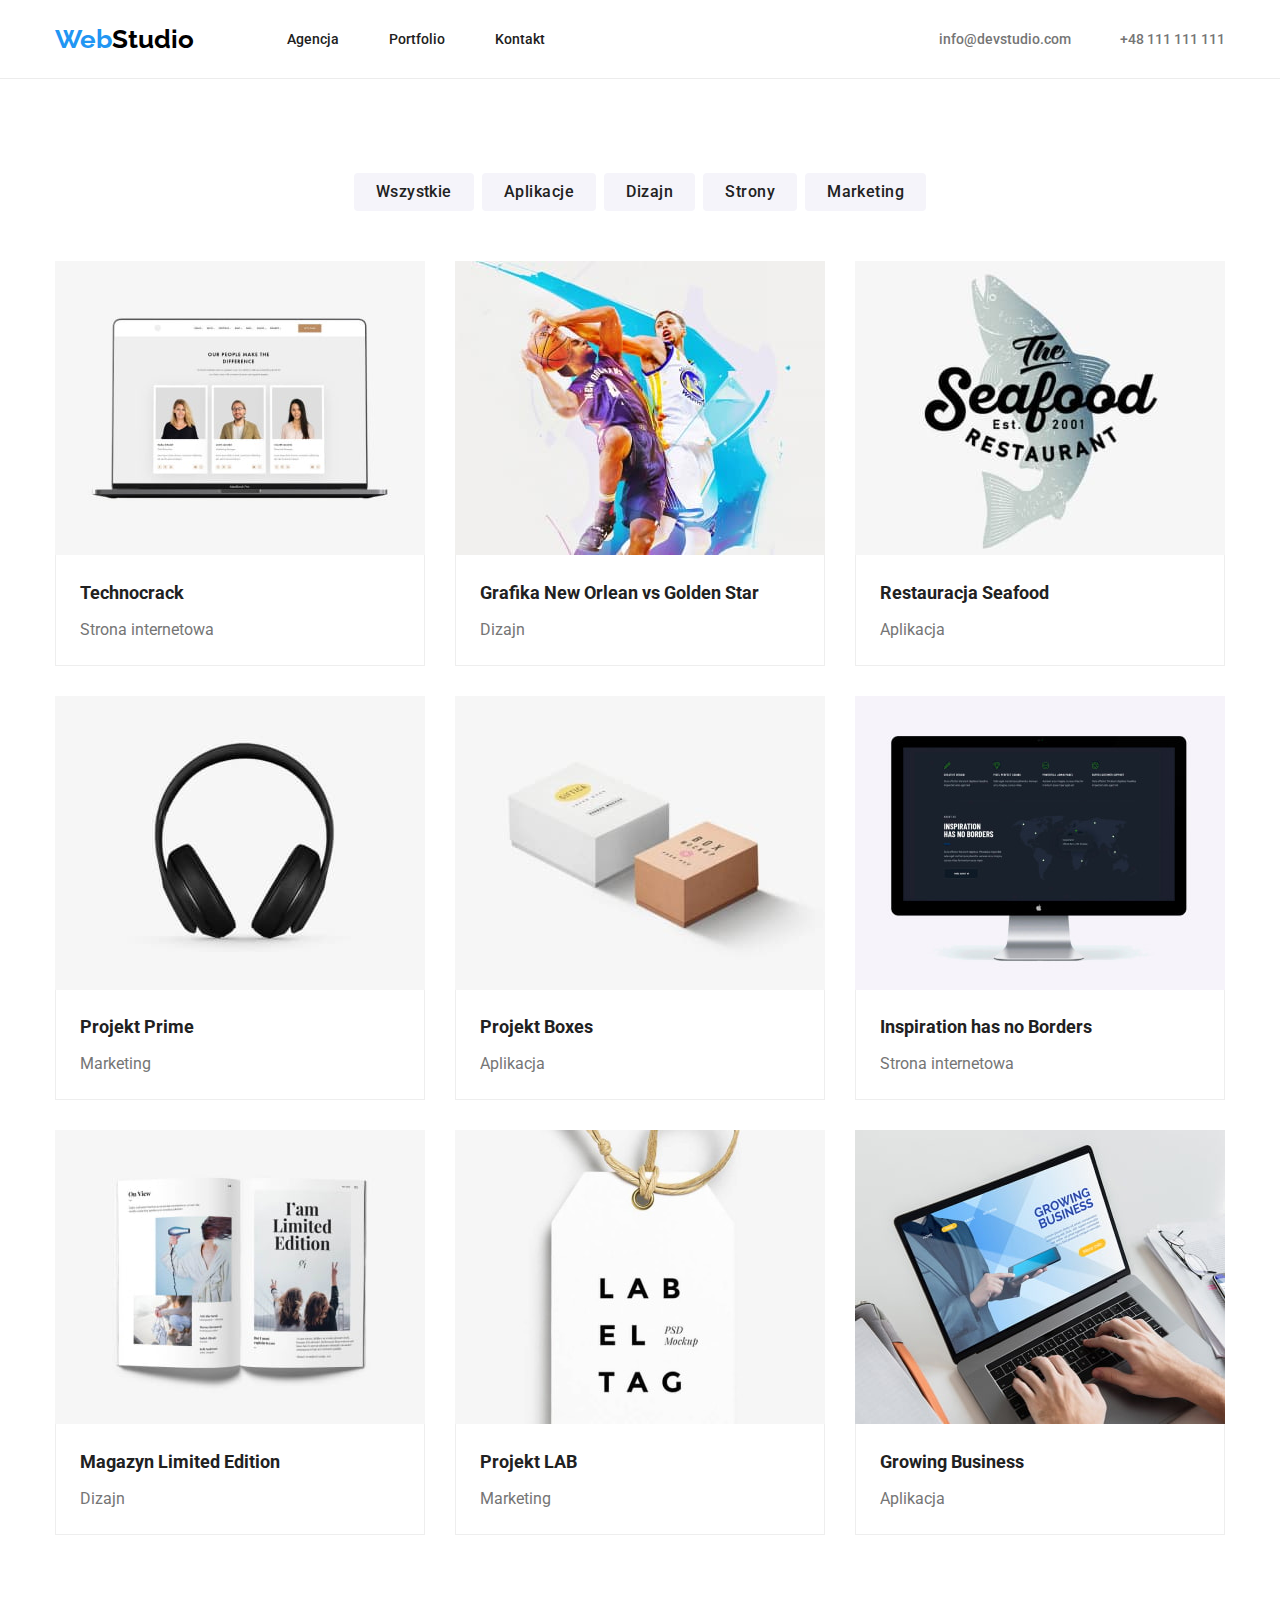
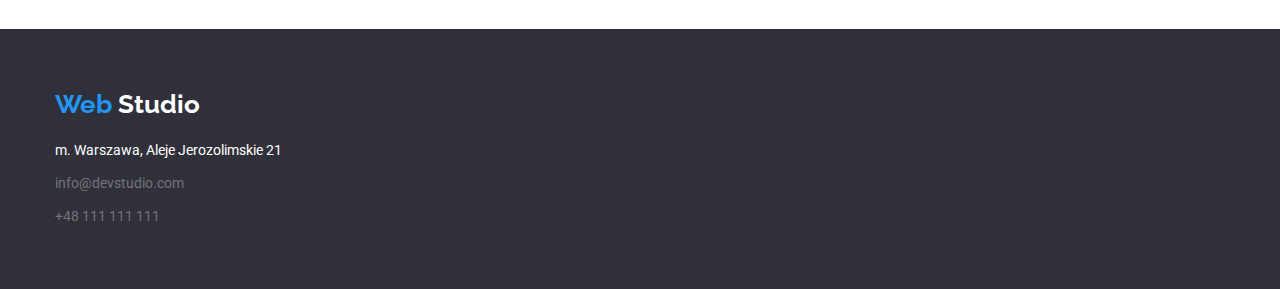
==== commit eb7da2ae: "correction" ====
--- a/portfolio.html
+++ b/portfolio.html
@@ -64,93 +64,93 @@
         </ul>
       </div>
       <section class="portfolio section">
-          <ul class="portfolio-images container">
-              <li class="item">
-                <div class="photo-block-portfolio"><img
-                src="images/img8.jpg"
-                alt="strona internetowa"
-                width="370"
-                height="294">
-                <h3 lang="en">Technocrack</h3>
-                <p>Strona internetowa</p></div>
-              </li>
-              <li class="item">
-                <div class="photo-block-portfolio"><img
-                src="images/img9.jpg"
-                alt="dizajn"
-                width="370"
-                height="294">
-                <h3>Grafika New Orlean vs Golden Star</h3>
-                <p>Dizajn</p></div>
-              </li>
-              <li class="item">
-                <div class="photo-block-portfolio"><img
-                src="images/img10.jpg"
-                alt="aplikacja"
-                width="370"
-                height="294">
-                <h3>Restauracja Seafood</h3>
-                <p>Aplikacja</p></div>
-              </li>
-              <li class="item">
-                <div class="photo-block-portfolio"><img
-                src="images/img11.jpg"
-                alt="słuchawki"
-                width="370"
-                height="294">
-                <h3>Projekt Prime</h3>
-                <p>Marketing</p></div>
-              </li>
-              <li class="item">
-                <div class="photo-block-portfolio"><img
-                src="images/img12.jpg"
-                alt="pudełka"
-                width="370"
-                height="294">
-                <h3 lang="en">Projekt Boxes</h3>
-                <p>Aplikacja</p></div>
-              </li>
-              <li class="item">
-                <div class="photo-block-portfolio"><img
-                src="images/img13.jpg"
-                alt="monitor"
-                width="370"
-                height="294">
-                <h3 lang="en">Inspiration has no Borders</h3>
-                <p>Strona internetowa</p></div>
-              </li>
-              <li class="item">
-                <div class="photo-block-portfolio"><img
-                src="images/img14.jpg"
-                alt="magazyn"
-                width="370"
-                height="294">
-                <h3>Magazyn Limited Edition</h3>
-                <p>Dizajn</p></div>
-              </li>
-              <li class="item">
-                <div class="photo-block-portfolio"><img
-                src="images/img15.jpg"
-                alt="etykieta"
-                width="370"
-                height="294">
-                <h3>Projekt LAB</h3>
-                <p>Marketing</p></div>
-              </li>
-              <li class="item">
-                <div class="photo-block-portfolio"><img
-                src="images/img16.jpg"
-                alt="laptop"
-                width="370"
-                height="294">
-                <h3 lang="en">Growing Business</h3>
-                <p>Aplikacja</p></div>
-              </li>
-          </ul>
-      </section>
+        <ul class="portfolio-images container">
+            <li class="item">
+              <div class="photo-block-portfolio"><img
+              src="images/img8.jpg"
+              alt="strona internetowa"
+              width="370"
+              height="294">
+              <div class="item-text"><h3 lang="en">Technocrack</h3>
+              <p>Strona internetowa</p></div></div>
+            </li>
+            <li class="item">
+              <div class="photo-block-portfolio"><img
+              src="images/img9.jpg"
+              alt="dizajn"
+              width="370"
+              height="294">
+              <div class="item-text"><h3>Grafika New Orlean vs Golden Star</h3>
+              <p>Dizajn</p></div></div>
+            </li>
+            <li class="item">
+              <div class="photo-block-portfolio"><img
+              src="images/img10.jpg"
+              alt="aplikacja"
+              width="370"
+              height="294">
+              <div class="item-text"><h3>Restauracja Seafood</h3>
+              <p>Aplikacja</p></div></div>
+            </li>
+            <li class="item">
+              <div class="photo-block-portfolio"><img
+              src="images/img11.jpg"
+              alt="słuchawki"
+              width="370"
+              height="294">
+              <div class="item-text"><h3>Projekt Prime</h3>
+              <p>Marketing</p></div></div>
+            </li>
+            <li class="item">
+              <div class="photo-block-portfolio"><img
+              src="images/img12.jpg"
+              alt="pudełka"
+              width="370"
+              height="294">
+              <div class="item-text"><h3 lang="en">Projekt Boxes</h3>
+              <p>Aplikacja</p></div></div>
+            </li>
+            <li class="item">
+              <div class="photo-block-portfolio"><img
+              src="images/img13.jpg"
+              alt="monitor"
+              width="370"
+              height="294">
+              <div class="item-text"><h3 lang="en">Inspiration has no Borders</h3>
+              <p>Strona internetowa</p></div></div>
+            </li>
+            <li class="item">
+              <div class="photo-block-portfolio"><img
+              src="images/img14.jpg"
+              alt="magazyn"
+              width="370"
+              height="294">
+              <div class="item-text"><h3>Magazyn Limited Edition</h3>
+              <p>Dizajn</p></div></div>
+            </li>
+            <li class="item">
+              <div class="photo-block-portfolio"><img
+              src="images/img15.jpg"
+              alt="etykieta"
+              width="370"
+              height="294">
+              <div class="item-text"><h3>Projekt LAB</h3>
+              <p>Marketing</p></div></div>
+            </li>
+            <li class="item">
+              <div class="photo-block-portfolio"><img
+              src="images/img16.jpg"
+              alt="laptop"
+              width="370"
+              height="294">
+              <div class="item-text"><h3 lang="en">Growing Business</h3>
+              <p>Aplikacja</p></div></div>
+            </li>
+        </ul>
+    </section>
     </main>
     <footer>
-      <div class="footer-elements">
+      <div class="footer-elements container">
         <div class="logo logo-footer-style">
           <a class="webstudio" href="#">
             <span class="logo-element">Web</span>
--- a/css/styles.css
+++ b/css/styles.css
@@ -31,8 +31,7 @@
   font-size: 26px;
   line-height: 1.17;
   text-decoration: none;
-  cursor: auto;
-  cursor:none;
+  /* cursor: default; */
 }
 .logo{
   margin:auto;
@@ -138,6 +137,7 @@
   color: var(--list-font-color);
   font-size: 16px;
   line-height: 1.17;
+  margin-top:10px;
 }
 footer {
   background-color:var(--second-brand-color);
@@ -197,18 +197,7 @@
 .main-portfolio section {
   background-color: rgba(255, 255, 255, 1);
 }
-a:not(.webstudio){
-  cursor:pointer;
-}
-/* .webstudio:hover{
-  color: rgba(33, 150, 243, 1);
-} */
-.container{
-  max-width: 1200px;
-  padding: 0;
-  margin:0 auto;
-  width: 100%;
-}
+
 header li{
   display: inline;
 } 
@@ -282,13 +271,16 @@
   background-color:rgba(255, 255, 255, 1);
  text-align: center;
  padding-bottom: 30px;
+ box-shadow: 0 2 1px 0px rgba(0, 0, 0, 0.2), inset 0 1 1px 0px rgba(0, 0, 0, 0.14);
+ border-bottom-left-radius:4px ;
+ border-bottom-right-radius:4px;
 }
 .footer-elements{
   padding-top:60px;
   padding-bottom: 60px;
   display:block;
-  margin-left: 215px;
-  margin-bottom:90px;
+  /* margin-left: 215px;
+  margin-bottom:90px; */
 }
 .footer-list{
   padding-left:0;
@@ -313,9 +305,12 @@
 }
 .photo-block-portfolio{
   background-color:rgba(255, 255, 255, 1);
+  margin-bottom: 0;
 }
 header{
   border-bottom:solid #ECECEC 1px;
+  padding-bottom:24px ;
+  padding-top:24px ;
 }
 .header-links li:nth-child(1){
 margin-left: 93px;
@@ -333,19 +328,22 @@
   display:flex;
 }
 .photo-block-portfolio h3{
-  margin-top:20px;
   margin-left:24px;
-  margin-bottom:4px;
 }
 .photo-block-portfolio p{
   margin-left:24px;
   margin-bottom:20px;
+  padding-top: 4px;
 }
 .item li{
   flex-basis: calc((100% - 60px) / 3);
 }
-.item{
-  border: solid #EEEEEE 1px;
+.item-text{
+  border-bottom: solid #EEEEEE 1px;  
+  border-right:solid #EEEEEE 1px ;
+  border-left:solid #EEEEEE 1px ;
+  margin-top: -5px;
+  padding-top: 20px;
 }
 
 .logo-footer-style{
@@ -356,4 +354,7 @@
 }
 .link-first{
   margin-bottom: 9px;
-}+}
+.team-portrait{
+  padding-bottom: 30px;
+ }